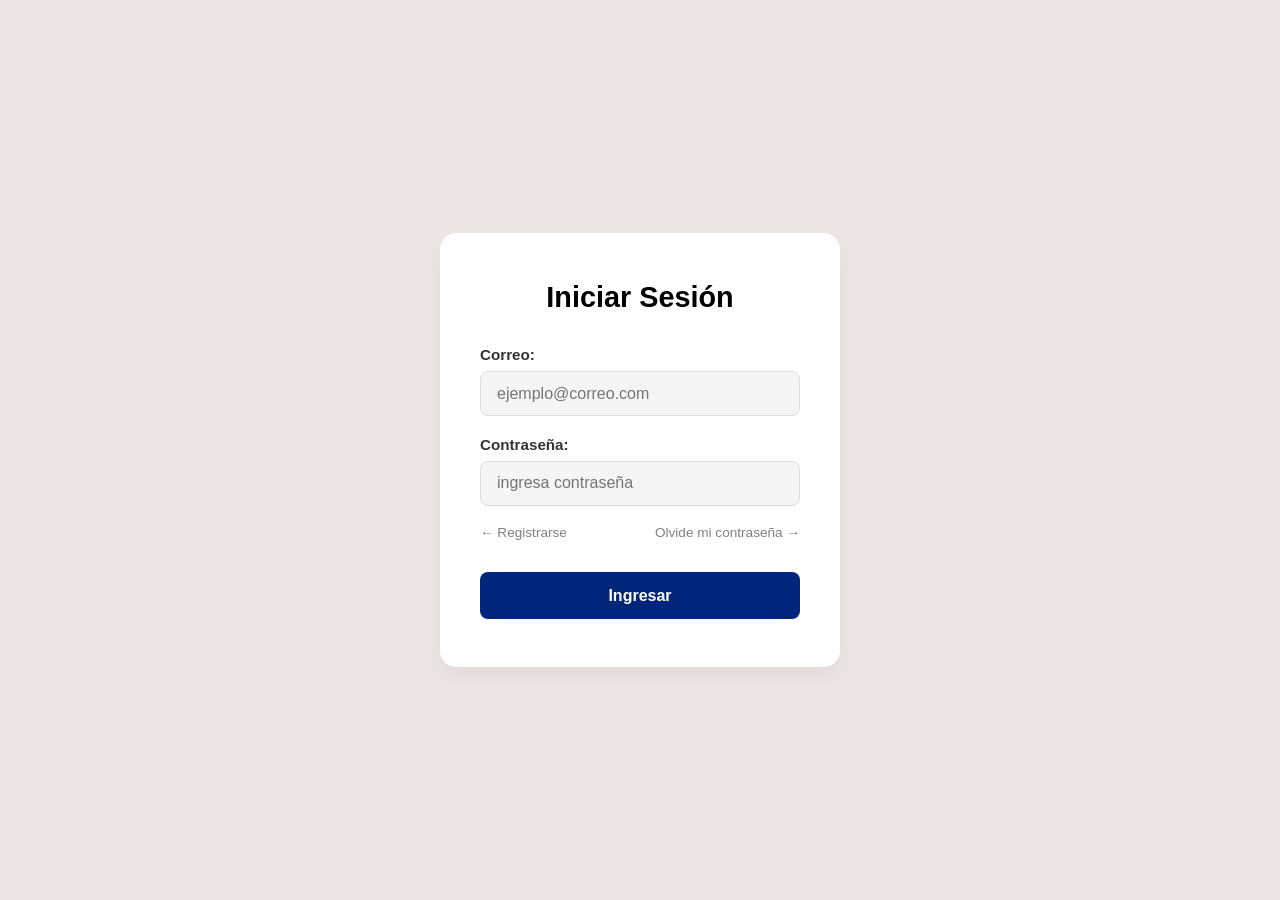
==== views/login.html @ 23451292 "first commit" ====
<!DOCTYPE html>
<html lang="es">
<head>
    <meta charset="UTF-8">
    <meta name="viewport" content="width=device-width, initial-scale=1.0">
    <title>Iniciar Sesión - Cuidate+</title>
    <link rel="stylesheet" href="../CSS/style.css">
    <link rel="stylesheet" href="../CSS/login.css">
</head>
<body>

    <main class="login-container">
        <div class="login-card">
            <h2 class="login-title">Iniciar Sesión</h2>

            <form action="../controllers/login.php" method="POST">
                <div class="form-group">
                    <label for="email">Correo:</label>
                    <input type="email" id="email" name="email" placeholder="ejemplo@correo.com" required>
                </div>

                <div class="form-group">
                    <label for="password">Contraseña:</label>
                    <input type="password" id="password" name="password" placeholder="ingresa contraseña" required>
                </div>

                <div class="links-row">
                    <a href="registro_paciente.html" class="link-nav">&larr; Registrarse</a>
                    <a href="olvide_contrasena.html" class="link-nav">Olvide mi contraseña &rarr;</a>
                </div>

                <button type="submit" class="btn-ingresar">Ingresar</button>
            </form>
        </div>
    </main>

</body>
</html>
---- CSS/style.css ----
/* ================== VARIABLES Y GLOBALES ================== */
:root {
    --azul-claro: #4AD5F9;
    --azul-fuerte: #00257A;
    --fondo: #EEE5E5;
    --cuadro-fondo: #F5F5F5;
    --cuadro-form: #FFFFFF;
    --texto-form: #808080;
    --texto-principal: #333;
    --verde: #28a745; /* Color para icono 'check' */
    --rojo: #dc3545;  /* Color para icono 'no' */
}

* {
    margin: 0;
    padding: 0;
    box-sizing: border-box;
}

body {
    font-family: Arial, sans-serif;
    background-color: var(--fondo);
    color: var(--texto-principal);
    min-height: 100vh;
    display: flex;
    flex-direction: column;
}

/* ================== NAVEGACIÓN ================== */
.navbar {
    background-color: var(--azul-fuerte);
    color: white;
    padding: 0.75rem 2rem;
    display: flex;
    justify-content: space-between;
    align-items: center;
}

.nav-left, .nav-right {
    display: flex;
    align-items: center;
    gap: 1.5rem;
}

.logo {
    display: flex;
    align-items: center;
    font-weight: bold;
    font-size: 1.25rem;
    gap: 0.5rem;
}

/* AGREGA ESTO */
.logo img {
    width: 50px;          /* Mismo ancho que el ícono anterior */
    height: 50px;         /* Mismo alto que el ícono anterior */
    border-radius: 100px;   /* Mantiene los bordes redondeados */
    object-fit: contain;  /* Asegura que tu logo no se deforme */
}

.nav-link {
    color: white;
    text-decoration: none;
    font-size: 0.9rem;
    font-weight: 500;
    padding: 0.5rem 0;
}

.nav-link.active {
    font-weight: bold;
    border-bottom: 2px solid var(--azul-claro);
}

.profile-icon svg {
    stroke: white;
}

/* ================== CONTENIDO PRINCIPAL ================== */
.container {
    max-width: 1000px;
    margin: 0 auto;
    padding: 2rem;
    flex-grow: 1; /* Hace que el main ocupe el espacio disponible */
}

.main-header {
    text-align: center;
    margin-bottom: 2rem;
}

.main-header h1 {
    font-size: 2rem;
    color: var(--texto-principal);
}

.main-header .date {
    font-size: 1rem;
    color: var(--texto-form);
    margin-top: 0.5rem;
}

.main-header h2 {
    font-size: 1.25rem;
    color: var(--texto-principal);
    margin-top: 1.5rem;
    font-weight: 600;
}



/* Colores de iconos */
.icon {
    font-size: 1.2rem;
    line-height: 1;
}
.icon-check { color: var(--verde); }
.icon-postpone { color: var(--azul-claro); }
.icon-no { color: var(--rojo); }


/* ================== FOOTER ================== */
.footer {
    background-color: var(--azul-fuerte);
    color: white;
    text-align: center;
    padding: 1rem;
    font-size: 0.9rem;
}


/* ================== RESPONSIVE DESIGN ================== */
@media (max-width: 768px) {
    .med-card {
        flex-direction: column;
    }

    .confirmation-box {
        width: 100%;
        border-left: none;
        border-top: 1px solid #ddd;
    }

    .med-header {
        flex-direction: column;
        align-items: flex-start;
    }

    .navbar {
        flex-direction: column;
        padding: 1rem;
        gap: 1rem;
    }

    .nav-left {
        width: 100%;
        justify-content: space-around;
    }
    .nav-right {
        width: 100%;
        justify-content: center;
        border-top: 1px solid #ffffff33;
        padding-top: 1rem;
    }
    .logo {
        display: none; /* Ocultar logo en móvil para más espacio */
    }
}
---- CSS/login.css ----
/* ================== LAYOUT LOGIN ================== */

/* Centrado vertical y horizontal */
.login-container {
    background-color: var(--fondo); /* Color EEE5E5 */
    min-height: 100vh;
    display: flex;
    justify-content: center;
    align-items: center;
    padding: 1rem;
}

/* Tarjeta Blanca */
.login-card {
    background-color: var(--cuadro-form); /* Color FFFFFF */
    width: 100%;
    max-width: 400px;
    padding: 3rem 2.5rem;
    border-radius: 16px;
    box-shadow: 0 10px 25px rgba(0, 0, 0, 0.05);
    text-align: center;
}

.login-title {
    font-size: 1.8rem;
    color: #000;
    margin-bottom: 2rem;
    font-weight: bold;
}

/* ================== FORMULARIO ================== */

.form-group {
    margin-bottom: 1.2rem;
    text-align: left;
}

.form-group label {
    display: block;
    font-weight: 600;
    margin-bottom: 0.5rem;
    color: var(--texto-principal);
    font-size: 0.95rem;
}

.form-group input {
    width: 100%;
    padding: 0.8rem 1rem;
    border: 1px solid #ddd;
    background-color: var(--cuadro-fondo); /* Color F5F5F5 */
    border-radius: 8px;
    font-size: 1rem;
    outline: none;
    color: #555;
    transition: border-color 0.3s;
}

.form-group input:focus {
    border-color: var(--azul-claro);
    background-color: #fff;
}

/* ================== ENLACES (Links Row) ================== */

/* Contenedor flex para separar los links a los extremos */
.links-row {
    display: flex;
    justify-content: space-between;
    align-items: center;
    margin-bottom: 2rem;
    margin-top: 0.5rem;
}

.link-nav {
    text-decoration: none;
    color: var(--texto-form); /* Color 808080 */
    font-size: 0.85rem;
    font-weight: 500;
    transition: color 0.2s;
}

.link-nav:hover {
    color: var(--azul-fuerte);
    text-decoration: underline;
}

/* ================== BOTÓN INGRESAR ================== */

.btn-ingresar {
    width: 100%;
    padding: 0.9rem;
    background-color: var(--azul-fuerte); /* Color 00257A */
    color: white;
    border: none;
    border-radius: 8px;
    font-size: 1rem;
    font-weight: bold;
    cursor: pointer;
    transition: background-color 0.3s, transform 0.2s;
}

.btn-ingresar:hover {
    background-color: #001a5c;
    transform: translateY(-2px);
}
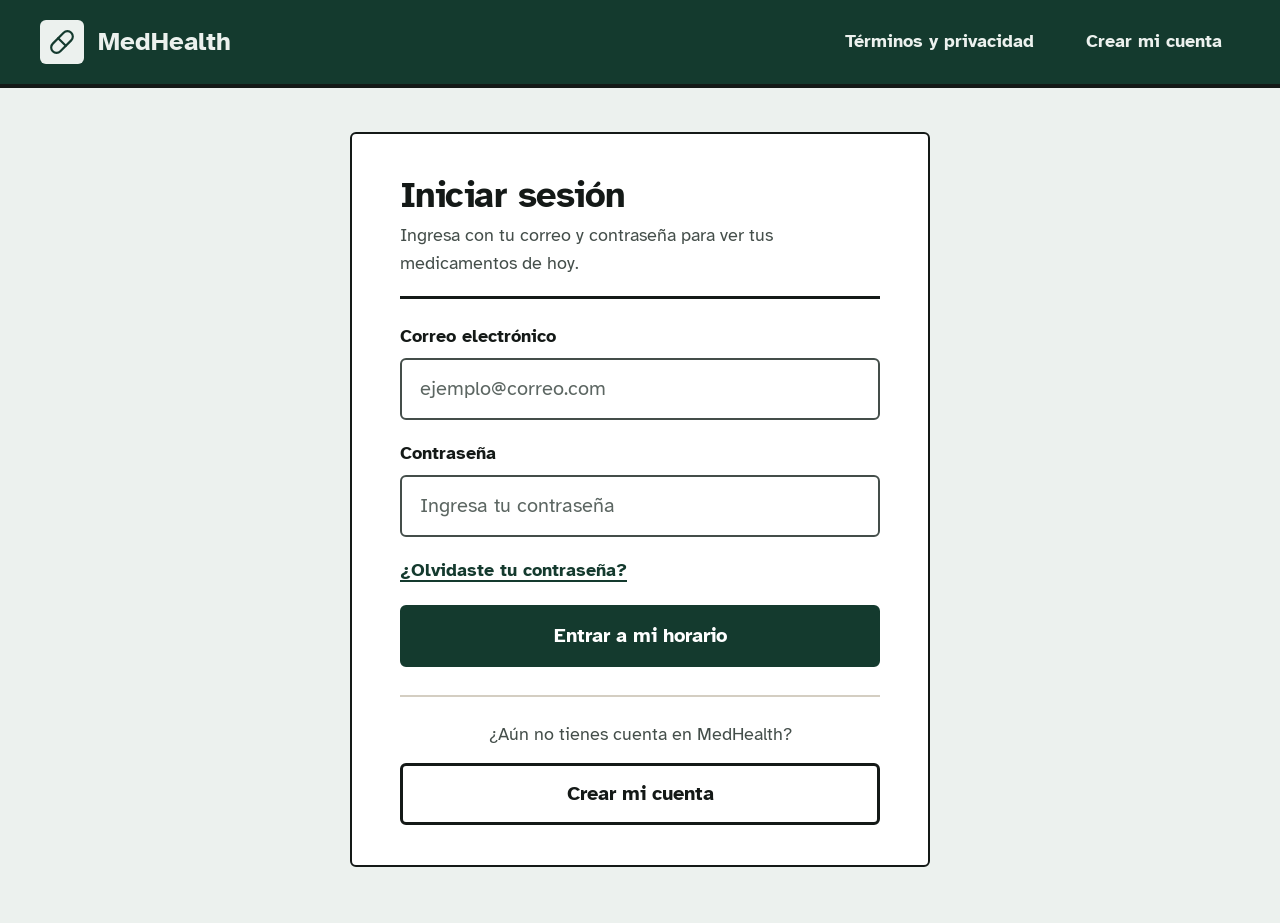
==== commit eaba4c2e: "Nuevo diseño de marca" ====
--- a/views/login.html
+++ b/views/login.html
@@ -3,36 +3,102 @@
 <head>
     <meta charset="UTF-8">
     <meta name="viewport" content="width=device-width, initial-scale=1.0">
-    <title>Iniciar Sesión - Cuidate+</title>
-    <link rel="stylesheet" href="../CSS/style.css">
-    <link rel="stylesheet" href="../CSS/login.css">
+    <title>Iniciar sesión - MedHealth</title>
+    <link rel="stylesheet" href="../assets/css/medhealth.css">
 </head>
 <body>
+    <div class="public-shell">
+        <header class="public-topbar">
+            <a href="../index.html" class="brand-link">
+                <span class="brand-badge">
+                    <svg xmlns="http://www.w3.org/2000/svg" width="26" height="26" viewBox="0 0 24 24" fill="none" stroke="currentColor" stroke-width="2" stroke-linecap="round" stroke-linejoin="round" aria-hidden="true"><path d="m10.5 20.5 10-10a4.95 4.95 0 1 0-7-7l-10 10a4.95 4.95 0 1 0 7 7Z"/><path d="m8.5 8.5 7 7"/></svg>
+                </span>
+                <span>MedHealth</span>
+            </a>
+            <nav class="topbar-actions" aria-label="Accesos públicos">
+                <a href="terminos.html" class="topbar-link">Términos y privacidad</a>
+                <a href="registro_paciente.html" class="topbar-link">Crear mi cuenta</a>
+            </nav>
+        </header>
 
-    <main class="login-container">
-        <div class="login-card">
-            <h2 class="login-title">Iniciar Sesión</h2>
-
-            <form action="../controllers/login.php" method="POST">
-                <div class="form-group">
-                    <label for="email">Correo:</label>
-                    <input type="email" id="email" name="email" placeholder="ejemplo@correo.com" required>
+        <main class="public-main">
+            <section class="tarjeta tarjeta-form tarjeta-560">
+                <div style="margin-bottom: 24px; padding-bottom: 18px; border-bottom: 3px solid var(--tinta);">
+                    <h1>Iniciar sesión</h1>
+                    <p class="cuerpo text-muted" style="margin-top: 6px;">Ingresa con tu correo y contraseña para ver tus medicamentos de hoy.</p>
                 </div>
 
-                <div class="form-group">
-                    <label for="password">Contraseña:</label>
-                    <input type="password" id="password" name="password" placeholder="ingresa contraseña" required>
+                <div id="login-aviso-error" class="aviso aviso-error" role="alert" aria-live="polite" style="margin-bottom: 20px;" hidden>
+                    <svg xmlns="http://www.w3.org/2000/svg" width="24" height="24" viewBox="0 0 24 24" fill="none" stroke="currentColor" stroke-width="2" stroke-linecap="round" stroke-linejoin="round" aria-hidden="true"><path d="m21.73 18-8-14a2 2 0 0 0-3.48 0l-8 14A2 2 0 0 0 4 21h16a2 2 0 0 0 1.73-3Z"/><line x1="12" x2="12" y1="9" y2="13"/><line x1="12" x2="12.01" y1="17" y2="17"/></svg>
+                    <span id="login-aviso-error-text"></span>
                 </div>
 
-                <div class="links-row">
-                    <a href="registro_paciente.html" class="link-nav">&larr; Registrarse</a>
-                    <a href="olvide_contrasena.html" class="link-nav">Olvide mi contraseña &rarr;</a>
+                <div id="login-aviso-ok" class="aviso aviso-exito" role="status" aria-live="polite" style="margin-bottom: 20px;" hidden>
+                    <svg xmlns="http://www.w3.org/2000/svg" width="24" height="24" viewBox="0 0 24 24" fill="none" stroke="currentColor" stroke-width="2" stroke-linecap="round" stroke-linejoin="round" aria-hidden="true"><polyline points="20 6 9 17 4 12"/></svg>
+                    <span id="login-aviso-ok-text"></span>
                 </div>
 
-                <button type="submit" class="btn-ingresar">Ingresar</button>
-            </form>
-        </div>
-    </main>
+                <form action="../controllers/login.php" method="POST" class="form-stack">
+                    <div class="campo" id="campo-email">
+                        <label for="email">Correo electrónico</label>
+                        <input type="email" id="email" name="email" placeholder="ejemplo@correo.com" required>
+                        <span id="email-error" class="mensaje-error" aria-live="polite"></span>
+                    </div>
 
+                    <div class="campo" id="campo-password">
+                        <label for="password">Contraseña</label>
+                        <input type="password" id="password" name="password" placeholder="Ingresa tu contraseña" required>
+                        <span id="password-error" class="mensaje-error" aria-live="polite"></span>
+                    </div>
+
+                    <div>
+                        <a href="olvide_contrasena.html" class="cuerpo-bold">¿Olvidaste tu contraseña?</a>
+                    </div>
+
+                    <button type="submit" class="btn btn-primario btn-block">Entrar a mi horario</button>
+                </form>
+
+                <div style="margin-top: 28px; padding-top: 24px; border-top: 2px solid var(--regla); text-align: center; display: flex; flex-direction: column; gap: 14px;">
+                    <p class="cuerpo text-muted">¿Aún no tienes cuenta en MedHealth?</p>
+                    <a href="registro_paciente.html" class="btn btn-secundario btn-block">Crear mi cuenta</a>
+                </div>
+            </section>
+        </main>
+    </div>
+
+    <script>
+    (function () {
+        var params = new URLSearchParams(window.location.search);
+        var error = params.get('error');
+        var rec = params.get('recuperacion');
+
+        if (rec === 'enviada') {
+            var okBox = document.getElementById('login-aviso-ok');
+            var okText = document.getElementById('login-aviso-ok-text');
+            okText.textContent = 'Si tu correo está registrado, se registró tu solicitud de recuperación.';
+            okBox.hidden = false;
+        }
+
+        if (!error) return;
+        var errBox = document.getElementById('login-aviso-error');
+        var errText = document.getElementById('login-aviso-error-text');
+
+        if (error === 'no_registrado') {
+            var msgEmail = 'Este correo no está registrado en MedHealth.';
+            errText.textContent = msgEmail;
+            errBox.hidden = false;
+            document.getElementById('email-error').textContent = msgEmail;
+            document.getElementById('campo-email').classList.add('campo-error');
+            document.getElementById('email').setAttribute('aria-invalid', 'true');
+        } else if (error === 'credenciales') {
+            var msgPass = 'La contraseña ingresada es incorrecta. Inténtalo de nuevo.';
+            errText.textContent = msgPass;
+            errBox.hidden = false;
+            document.getElementById('password-error').textContent = msgPass;
+            document.getElementById('campo-password').classList.add('campo-error');
+            document.getElementById('password').setAttribute('aria-invalid', 'true');
+        }
+    })();
+    </script>
 </body>
 </html>
--- a/assets/css/medhealth.css
+++ b/assets/css/medhealth.css
@@ -0,0 +1,1572 @@
+@import url('https://fonts.googleapis.com/css2?family=Atkinson+Hyperlegible:wght@400;700&display=swap');
+
+:root {
+  /* Paleta Lectura Facil Suiza — MedHealth */
+  --papel: #ECF1EE;
+  --hoja: #FFFFFF;
+  --bosque-900: #0E2B22;
+  --bosque-800: #143A2E;
+  --bosque-700: #1D5040;
+  --bosque-100: #E3EDE8;
+  --tinta: #141917;
+  --tinta-2: #444E4A;
+  --regla: #D4CEC2;
+  --regla-fuerte: #141917;
+
+  --confirmado: #1B6B46;
+  --confirmado-700: #134E33;
+  --confirmado-50: #E1F2E9;
+
+  --pendiente: #B06A0C;
+  --pendiente-700: #7B4905;
+  --pendiente-50: #FFFBF0;
+
+  --error-600: #B83227;
+  --error-700: #91241B;
+  --error-50: #FCECEB;
+
+  /* Compatibilidad con variables usadas en vistas existentes */
+  --primario-600: var(--bosque-800);
+  --primario-700: var(--bosque-900);
+  --secundario-500: var(--pendiente);
+  --secundario-200: var(--bosque-100);
+  --secundario-50: var(--papel);
+  --acento-500: var(--confirmado);
+  --acento-700: var(--confirmado-700);
+  --acento-50: var(--confirmado-50);
+  --fondo: var(--hoja);
+  --texto: var(--tinta);
+  --texto-2: var(--tinta-2);
+  --borde: var(--regla);
+  --alerta-500: var(--pendiente);
+  --alerta-50: var(--pendiente-50);
+  --alerta-700: var(--pendiente-700);
+
+  --sp-1: 4px;
+  --sp-2: 8px;
+  --sp-3: 12px;
+  --sp-4: 16px;
+  --sp-5: 20px;
+  --sp-6: 24px;
+  --sp-8: 32px;
+  --sp-10: 40px;
+  --sp-12: 48px;
+  --sp-14: 56px;
+
+  --radius-btn: 6px;
+  --radius-input: 6px;
+  --radius-card-sm: 6px;
+  --radius-card-lg: 6px;
+  --radius-pill: 4px;
+}
+
+*,
+*::before,
+*::after {
+  box-sizing: border-box;
+  margin: 0;
+  padding: 0;
+}
+
+html {
+  scroll-behavior: smooth;
+  scrollbar-color: var(--bosque-800) var(--papel);
+}
+
+::selection {
+  background-color: var(--bosque-800);
+  color: var(--papel);
+}
+
+body {
+  font-family: "Atkinson Hyperlegible", system-ui, -apple-system, sans-serif;
+  background-color: var(--papel);
+  color: var(--tinta);
+  font-size: 1.125rem;
+  line-height: 1.625rem;
+  font-weight: 400;
+  min-height: 100vh;
+  caret-color: var(--bosque-800);
+}
+
+a {
+  color: var(--bosque-800);
+  text-underline-offset: 4px;
+  text-decoration-thickness: 2px;
+}
+
+a:hover {
+  color: var(--bosque-900);
+}
+
+/* ================== TIPOGRAFIA ================== */
+.text-display {
+  font-size: 2.75rem;
+  line-height: 1.12;
+  letter-spacing: -0.02em;
+  font-weight: 700;
+  color: var(--tinta);
+  text-wrap: balance;
+}
+
+h1,
+.text-h1 {
+  font-size: 2.25rem;
+  line-height: 1.18;
+  letter-spacing: -0.015em;
+  font-weight: 700;
+  color: var(--tinta);
+  text-wrap: balance;
+}
+
+h2,
+.text-h2 {
+  font-size: 1.625rem;
+  line-height: 1.3;
+  font-weight: 700;
+  color: var(--tinta);
+}
+
+.cuerpo-grande {
+  font-size: 1.375rem;
+  line-height: 1.5;
+  font-weight: 400;
+}
+
+.cuerpo-grande-bold {
+  font-size: 1.375rem;
+  line-height: 1.45;
+  font-weight: 700;
+}
+
+.cuerpo {
+  font-size: 1.125rem;
+  line-height: 1.55;
+  font-weight: 400;
+}
+
+.cuerpo-bold {
+  font-size: 1.125rem;
+  line-height: 1.55;
+  font-weight: 700;
+}
+
+.etiqueta {
+  font-size: 1rem;
+  line-height: 1.35;
+  font-weight: 700;
+}
+
+.text-muted {
+  color: var(--tinta-2);
+}
+
+.tabular {
+  font-variant-numeric: tabular-nums;
+}
+
+/* ================== UTILIDADES DE FOCO ================== */
+:focus-visible {
+  outline: 3px solid var(--pendiente);
+  outline-offset: 3px;
+}
+
+/* ================== BOTONES ================== */
+.btn {
+  display: inline-flex;
+  align-items: center;
+  justify-content: center;
+  gap: 10px;
+  min-height: 58px;
+  padding: 14px 26px;
+  border-radius: var(--radius-btn);
+  font-family: inherit;
+  font-size: 1.25rem;
+  line-height: 1.4;
+  font-weight: 700;
+  text-decoration: none;
+  cursor: pointer;
+  border: 3px solid transparent;
+  transition: background-color 0.14s ease, border-color 0.14s ease, color 0.14s ease;
+  text-align: center;
+}
+
+.btn svg {
+  flex-shrink: 0;
+}
+
+.btn-block {
+  width: 100%;
+}
+
+.btn-primario {
+  background-color: var(--bosque-800);
+  color: var(--hoja);
+  border-color: var(--bosque-800);
+}
+
+.btn-primario:hover {
+  background-color: var(--bosque-900);
+  border-color: var(--bosque-900);
+  color: var(--hoja);
+}
+
+.btn-secundario {
+  background-color: var(--hoja);
+  color: var(--tinta);
+  border-color: var(--tinta);
+}
+
+.btn-secundario:hover {
+  background-color: var(--papel);
+  color: var(--bosque-900);
+  border-color: var(--bosque-900);
+}
+
+.btn-confirmar {
+  background-color: var(--confirmado);
+  color: var(--hoja);
+  border-color: var(--confirmado);
+  font-size: 1.25rem;
+  font-weight: 700;
+}
+
+.btn-confirmar:hover {
+  background-color: var(--confirmado-700);
+  border-color: var(--confirmado-700);
+  color: var(--hoja);
+}
+
+.btn-peligro {
+  background-color: var(--error-600);
+  color: var(--hoja);
+  border-color: var(--error-600);
+}
+
+.btn-peligro:hover {
+  background-color: var(--error-700);
+  border-color: var(--error-700);
+  color: var(--hoja);
+}
+
+.btn-peligro-contorno {
+  background-color: var(--hoja);
+  color: var(--error-600);
+  border-color: var(--error-600);
+}
+
+.btn-peligro-contorno:hover {
+  background-color: var(--error-50);
+  color: var(--error-700);
+  border-color: var(--error-700);
+}
+
+.btn[disabled],
+.btn:disabled {
+  opacity: 0.55;
+  cursor: not-allowed;
+}
+
+/* ================== CAMPOS DE FORMULARIO ================== */
+.campo {
+  display: flex;
+  flex-direction: column;
+  gap: 8px;
+  text-align: left;
+}
+
+.campo label {
+  font-size: 1.125rem;
+  line-height: 1.5;
+  font-weight: 700;
+  color: var(--tinta);
+}
+
+.campo-control,
+.campo input[type="text"],
+.campo input[type="email"],
+.campo input[type="password"],
+.campo input[type="tel"],
+.campo input[type="number"],
+.campo input[type="time"],
+.campo select,
+.campo textarea {
+  width: 100%;
+  min-height: 60px;
+  padding: 14px 18px;
+  border: 2px solid var(--tinta-2);
+  border-radius: var(--radius-input);
+  background-color: var(--hoja);
+  color: var(--tinta);
+  font-family: inherit;
+  font-size: 1.25rem;
+  line-height: 1.5;
+  font-weight: 400;
+  transition: border-color 0.14s ease, background-color 0.14s ease;
+}
+
+.campo input[readonly] {
+  background-color: var(--papel);
+  border-color: var(--regla);
+  color: var(--tinta);
+}
+
+.campo input::placeholder,
+.campo textarea::placeholder {
+  color: #5C6662;
+  opacity: 1;
+}
+
+.campo input:focus,
+.campo select:focus,
+.campo textarea:focus {
+  border-color: var(--bosque-800);
+  outline: 3px solid var(--pendiente);
+  outline-offset: 2px;
+}
+
+.campo textarea {
+  min-height: 128px;
+  resize: vertical;
+  padding-top: 16px;
+  padding-bottom: 16px;
+}
+
+.select-wrapper {
+  position: relative;
+  display: flex;
+  align-items: center;
+}
+
+.select-wrapper select {
+  appearance: none;
+  -webkit-appearance: none;
+  padding-right: 52px;
+  cursor: pointer;
+}
+
+.select-chevron {
+  position: absolute;
+  right: 18px;
+  pointer-events: none;
+  color: var(--tinta);
+  display: inline-flex;
+  align-items: center;
+}
+
+.campo-split {
+  display: grid;
+  grid-template-columns: minmax(0, 1fr) minmax(0, 1.5fr);
+  gap: 12px;
+}
+
+.campo-ayuda {
+  font-size: 1.125rem;
+  line-height: 1.5;
+  color: var(--tinta-2);
+}
+
+.campo-error input,
+.campo-error select,
+.campo-error textarea,
+.input-invalido {
+  border-color: var(--error-600) !important;
+  background-color: var(--error-50);
+}
+
+.mensaje-error {
+  display: flex;
+  align-items: center;
+  gap: 8px;
+  color: var(--error-600);
+  font-size: 1.125rem;
+  line-height: 1.45;
+  font-weight: 700;
+}
+
+.mensaje-error:empty {
+  display: none;
+}
+
+.checkbox-campo {
+  display: flex;
+  align-items: flex-start;
+  gap: 14px;
+  cursor: pointer;
+  font-size: 1.125rem;
+  line-height: 1.55;
+  color: var(--tinta);
+}
+
+.checkbox-campo input[type="checkbox"] {
+  width: 28px;
+  height: 28px;
+  min-width: 28px;
+  margin-top: 2px;
+  accent-color: var(--bosque-800);
+  cursor: pointer;
+}
+
+/* ================== CHIPS DE ESTADO Y BANNERS ================== */
+.chip {
+  display: inline-flex;
+  align-items: center;
+  gap: 8px;
+  padding: 8px 14px;
+  border-radius: var(--radius-pill);
+  border: 2px solid transparent;
+  font-size: 1rem;
+  line-height: 1.3;
+  font-weight: 700;
+  white-space: nowrap;
+}
+
+.chip-exito {
+  background-color: var(--confirmado-50);
+  border-color: var(--confirmado);
+  color: var(--confirmado-700);
+}
+
+.chip-error {
+  background-color: var(--error-50);
+  border-color: var(--error-600);
+  color: var(--error-700);
+}
+
+.chip-alerta {
+  background-color: var(--pendiente-50);
+  border-color: var(--pendiente);
+  color: var(--pendiente-700);
+}
+
+.chip-info {
+  background-color: var(--bosque-100);
+  border-color: var(--bosque-800);
+  color: var(--bosque-900);
+}
+
+.aviso {
+  display: flex;
+  align-items: center;
+  gap: 14px;
+  padding: 16px 20px;
+  border-radius: var(--radius-btn);
+  border: 2px solid transparent;
+  font-size: 1.125rem;
+  line-height: 1.55;
+  font-weight: 700;
+}
+
+.aviso svg {
+  flex-shrink: 0;
+}
+
+.aviso-exito {
+  background-color: var(--confirmado-50);
+  border-color: var(--confirmado);
+  color: var(--confirmado-700);
+}
+
+.aviso-error {
+  background-color: var(--error-50);
+  border-color: var(--error-600);
+  color: var(--error-700);
+}
+
+.aviso-alerta {
+  background-color: var(--pendiente-50);
+  border-color: var(--pendiente);
+  color: var(--pendiente-700);
+}
+
+.aviso-info {
+  background-color: var(--bosque-100);
+  border-color: var(--bosque-800);
+  color: var(--bosque-900);
+}
+
+.aviso:empty,
+[hidden],
+.aviso[hidden] {
+  display: none !important;
+}
+
+/* ================== HOJAS Y CONTENEDORES ================== */
+.tarjeta {
+  background-color: var(--hoja);
+  border: 2px solid var(--regla);
+  border-radius: var(--radius-card-lg);
+  padding: 32px;
+}
+
+.tarjeta-form {
+  padding: 40px 48px;
+  border-color: var(--tinta);
+}
+
+.tarjeta-560 {
+  width: 100%;
+  max-width: 580px;
+}
+
+.tarjeta-900 {
+  width: 100%;
+  max-width: 900px;
+}
+
+.tarjeta-960 {
+  width: 100%;
+  max-width: 960px;
+}
+
+.tarjeta-440 {
+  width: 100%;
+  max-width: 460px;
+}
+
+.tarjeta-tomada {
+  background-color: var(--confirmado-50);
+  border-color: var(--confirmado);
+}
+
+/* ================== TABLAS ================== */
+.tabla-contenedor {
+  background-color: var(--hoja);
+  border: 2px solid var(--tinta);
+  border-radius: var(--radius-card-lg);
+  overflow: hidden;
+  width: 100%;
+}
+
+.tabla-scroll {
+  overflow-x: auto;
+  width: 100%;
+}
+
+.tabla {
+  width: 100%;
+  border-collapse: collapse;
+  text-align: left;
+  font-variant-numeric: tabular-nums;
+}
+
+.tabla thead {
+  background-color: var(--bosque-800);
+}
+
+.tabla thead th {
+  height: 54px;
+  padding: 14px 22px;
+  font-size: 1rem;
+  line-height: 1.35;
+  font-weight: 700;
+  text-transform: uppercase;
+  letter-spacing: 0.05em;
+  color: var(--papel);
+  border-bottom: 3px solid var(--tinta);
+}
+
+.tabla tbody tr {
+  min-height: 74px;
+}
+
+.tabla tbody tr:nth-child(even) {
+  background-color: #FAF8F4;
+}
+
+.tabla tbody td {
+  padding: 18px 22px;
+  border-bottom: 2px solid var(--regla);
+  font-size: 1.125rem;
+  line-height: 1.5;
+  color: var(--tinta);
+  vertical-align: middle;
+}
+
+.tabla tbody tr:last-child td {
+  border-bottom: none;
+}
+
+/* ================== LAYOUT PUBLICO (W1-W7) ================== */
+.public-shell {
+  min-height: 100vh;
+  display: flex;
+  flex-direction: column;
+  background-color: var(--papel);
+}
+
+.public-topbar {
+  min-height: 88px;
+  background-color: var(--bosque-800);
+  border-bottom: 4px solid var(--tinta);
+  padding: 14px 40px;
+  display: flex;
+  align-items: center;
+  justify-content: space-between;
+  gap: 24px;
+}
+
+.brand-link {
+  display: inline-flex;
+  align-items: center;
+  gap: 14px;
+  text-decoration: none;
+  color: var(--papel);
+  font-size: 1.625rem;
+  line-height: 1.2;
+  font-weight: 700;
+}
+
+.brand-link:hover {
+  color: var(--hoja);
+}
+
+.brand-badge {
+  width: 44px;
+  height: 44px;
+  border-radius: 6px;
+  background-color: var(--papel);
+  color: var(--bosque-800);
+  display: inline-flex;
+  align-items: center;
+  justify-content: center;
+  flex-shrink: 0;
+}
+
+.topbar-actions {
+  display: flex;
+  align-items: center;
+  gap: 16px;
+  flex-wrap: wrap;
+}
+
+.topbar-link {
+  font-size: 1.125rem;
+  line-height: 1.4;
+  font-weight: 700;
+  color: var(--papel);
+  text-decoration: none;
+  padding: 12px 16px;
+  border-radius: var(--radius-btn);
+  border: 2px solid transparent;
+}
+
+.topbar-link:hover {
+  background-color: var(--bosque-900);
+  border-color: rgba(244, 241, 234, 0.35);
+  color: var(--hoja);
+  text-decoration: none;
+}
+
+.public-main {
+  flex: 1;
+  display: flex;
+  flex-direction: column;
+  align-items: center;
+  justify-content: center;
+  padding: 44px 40px 56px;
+  gap: 56px;
+}
+
+.hero-grid {
+  width: 100%;
+  max-width: 1280px;
+  display: grid;
+  grid-template-columns: 0.94fr 1.06fr;
+  gap: 44px;
+  align-items: center;
+}
+
+.hero-copy {
+  display: flex;
+  flex-direction: column;
+  gap: 22px;
+}
+
+.hero-actions {
+  display: flex;
+  flex-wrap: wrap;
+  gap: 14px;
+  margin-top: 6px;
+}
+
+.trust-rules {
+  margin-top: 8px;
+  border-top: 3px solid var(--tinta);
+  display: flex;
+  flex-direction: column;
+}
+
+.trust-rule-item {
+  display: flex;
+  align-items: baseline;
+  gap: 14px;
+  padding: 14px 0;
+  border-bottom: 1px solid var(--regla);
+  font-size: 1.125rem;
+  color: var(--tinta);
+}
+
+.trust-rule-item strong {
+  color: var(--bosque-800);
+  min-width: 152px;
+  flex-shrink: 0;
+}
+
+/* Vista previa impresa del horario en portada */
+.schedule-preview {
+  background-color: var(--hoja);
+  border: 3px solid var(--tinta);
+  border-radius: 6px;
+  overflow: hidden;
+}
+
+.schedule-preview-bar {
+  background-color: var(--bosque-800);
+  color: var(--papel);
+  padding: 18px 24px;
+  display: flex;
+  justify-content: space-between;
+  align-items: center;
+  gap: 12px;
+}
+
+.schedule-preview-bar strong {
+  font-size: 1.25rem;
+}
+
+.schedule-preview-bar span {
+  font-size: 1rem;
+  color: #CFE0D8;
+  font-weight: 700;
+}
+
+.schedule-preview-row {
+  display: grid;
+  grid-template-columns: 96px 1fr auto;
+  align-items: center;
+  gap: 18px;
+  padding: 20px 24px;
+  border-bottom: 2px solid var(--tinta);
+}
+
+.schedule-preview-row:last-child {
+  border-bottom: none;
+}
+
+.schedule-preview-row.is-due {
+  background-color: var(--pendiente-50);
+}
+
+.preview-hour {
+  font-size: 1.875rem;
+  font-weight: 700;
+  font-variant-numeric: tabular-nums;
+  color: var(--tinta);
+}
+
+.preview-med {
+  font-size: 1.25rem;
+  font-weight: 700;
+  color: var(--tinta);
+}
+
+.preview-meta {
+  font-size: 1.0625rem;
+  color: var(--tinta-2);
+}
+
+.preview-actions {
+  display: flex;
+  gap: 8px;
+  flex-wrap: wrap;
+}
+
+.preview-pill {
+  display: inline-flex;
+  align-items: center;
+  gap: 6px;
+  padding: 8px 14px;
+  border-radius: 4px;
+  font-size: 1rem;
+  font-weight: 700;
+}
+
+.preview-pill-ok {
+  background-color: var(--confirmado-50);
+  border: 2px solid var(--confirmado);
+  color: var(--confirmado-700);
+}
+
+.preview-pill-act {
+  background-color: var(--confirmado);
+  color: var(--hoja);
+}
+
+.preview-pill-sec {
+  background-color: var(--hoja);
+  border: 2px solid var(--tinta);
+  color: var(--tinta);
+}
+
+/* Banda inferior de pasos en portada */
+.how-band {
+  width: 100%;
+  max-width: 1280px;
+  border-top: 4px solid var(--tinta);
+  padding-top: 32px;
+  display: grid;
+  grid-template-columns: repeat(3, minmax(0, 1fr));
+  gap: 32px;
+}
+
+.how-step {
+  display: flex;
+  flex-direction: column;
+  gap: 10px;
+}
+
+.how-step-num {
+  font-size: 1rem;
+  font-weight: 700;
+  color: var(--bosque-800);
+  text-transform: uppercase;
+  letter-spacing: 0.05em;
+}
+
+.public-footer {
+  width: 100%;
+  border-top: 2px solid var(--regla);
+  padding: 24px 40px;
+  display: flex;
+  justify-content: space-between;
+  align-items: center;
+  flex-wrap: wrap;
+  gap: 16px;
+  font-size: 1rem;
+  color: var(--tinta-2);
+}
+
+.icon-circle {
+  border-radius: 6px;
+  display: inline-flex;
+  align-items: center;
+  justify-content: center;
+  flex-shrink: 0;
+}
+
+.icon-circle-64 {
+  width: 56px;
+  height: 56px;
+  background-color: var(--bosque-100);
+  color: var(--bosque-800);
+  border: 2px solid var(--bosque-800);
+}
+
+.icon-circle-80 {
+  width: 72px;
+  height: 72px;
+  background-color: var(--bosque-100);
+  color: var(--bosque-800);
+  border: 2px solid var(--bosque-800);
+}
+
+.icon-halo-exito {
+  width: 112px;
+  height: 112px;
+  border-radius: 6px;
+  background-color: var(--confirmado-50);
+  border: 3px solid var(--confirmado);
+  display: inline-flex;
+  align-items: center;
+  justify-content: center;
+  margin: 0 auto 24px;
+}
+
+.icon-circle-116 {
+  width: 84px;
+  height: 84px;
+  border-radius: 6px;
+  background-color: var(--confirmado);
+  color: var(--hoja);
+  display: inline-flex;
+  align-items: center;
+  justify-content: center;
+}
+
+.icon-halo-alerta {
+  width: 112px;
+  height: 112px;
+  border-radius: 6px;
+  background-color: var(--pendiente-50);
+  border: 3px solid var(--pendiente);
+  color: var(--pendiente-700);
+  display: inline-flex;
+  align-items: center;
+  justify-content: center;
+  margin: 0 auto 24px;
+}
+
+.form-grid-2 {
+  display: grid;
+  grid-template-columns: repeat(2, minmax(0, 1fr));
+  gap: 20px 24px;
+}
+
+.col-span-2 {
+  grid-column: 1 / -1;
+}
+
+.form-stack {
+  display: flex;
+  flex-direction: column;
+  gap: 20px;
+}
+
+.form-actions-row {
+  display: flex;
+  flex-wrap: wrap;
+  gap: 14px;
+  margin-top: 8px;
+}
+
+.form-actions-row .btn {
+  flex: 1;
+  min-width: 180px;
+}
+
+.cards-pair {
+  display: flex;
+  flex-wrap: wrap;
+  justify-content: center;
+  gap: 24px;
+  width: 100%;
+  max-width: 920px;
+  margin-top: 28px;
+}
+
+.choice-card {
+  display: flex;
+  flex-direction: column;
+  justify-content: space-between;
+  gap: 24px;
+  text-align: center;
+}
+
+/* ================== LAYOUT PACIENTE CON BARRA LATERAL (P1-P15) ================== */
+.app-shell {
+  min-height: 100vh;
+  display: flex;
+  background-color: var(--papel);
+}
+
+.sidebar {
+  width: 272px;
+  flex-shrink: 0;
+  background-color: var(--bosque-800);
+  color: var(--papel);
+  padding: 28px 20px;
+  display: flex;
+  flex-direction: column;
+  justify-content: space-between;
+  gap: 24px;
+  border-right: 4px solid var(--tinta);
+}
+
+.sidebar-top {
+  display: flex;
+  flex-direction: column;
+  gap: 28px;
+}
+
+.sidebar-logo {
+  display: flex;
+  align-items: center;
+  gap: 14px;
+  padding: 4px 12px 22px;
+  border-bottom: 2px solid rgba(244, 241, 234, 0.22);
+  text-decoration: none;
+  color: var(--papel);
+  font-size: 1.625rem;
+  line-height: 1.15;
+  font-weight: 700;
+}
+
+.sidebar-logo small {
+  display: block;
+  font-size: 0.9375rem;
+  font-weight: 400;
+  color: #C2D9CE;
+  margin-top: 2px;
+}
+
+.sidebar-logo-badge {
+  width: 44px;
+  height: 44px;
+  border-radius: 6px;
+  background-color: var(--papel);
+  color: var(--bosque-800);
+  display: inline-flex;
+  align-items: center;
+  justify-content: center;
+  flex-shrink: 0;
+}
+
+.sidebar-nav {
+  display: flex;
+  flex-direction: column;
+  gap: 6px;
+}
+
+.sidebar-item {
+  display: flex;
+  align-items: center;
+  gap: 14px;
+  min-height: 58px;
+  padding: 12px 16px;
+  border-radius: var(--radius-btn);
+  text-decoration: none;
+  color: #DDE8E2;
+  font-size: 1.25rem;
+  line-height: 1.35;
+  font-weight: 700;
+  transition: background-color 0.14s ease, color 0.14s ease;
+}
+
+.sidebar-item:hover {
+  background-color: var(--bosque-900);
+  color: var(--hoja);
+}
+
+.sidebar-item.active {
+  background-color: var(--papel);
+  color: var(--bosque-800);
+}
+
+.sidebar-footer {
+  border-top: 2px solid rgba(244, 241, 234, 0.22);
+  padding-top: 20px;
+  display: flex;
+  flex-direction: column;
+  gap: 10px;
+}
+
+.sidebar-user-label {
+  padding: 0 14px;
+  font-size: 0.9375rem;
+  color: #C2D9CE;
+  font-weight: 700;
+}
+
+.sidebar-user {
+  padding: 0 14px;
+  font-size: 1.125rem;
+  line-height: 1.4;
+  font-weight: 700;
+  color: var(--hoja);
+  word-break: break-word;
+}
+
+.sidebar-logout {
+  display: flex;
+  align-items: center;
+  gap: 12px;
+  min-height: 54px;
+  padding: 12px 14px;
+  border-radius: var(--radius-btn);
+  color: var(--papel);
+  text-decoration: none;
+  font-size: 1.125rem;
+  line-height: 1.4;
+  font-weight: 700;
+  border: 2px solid rgba(244, 241, 234, 0.28);
+  margin-top: 4px;
+}
+
+.sidebar-logout:hover {
+  background-color: var(--bosque-900);
+  border-color: var(--papel);
+  color: var(--hoja);
+}
+
+.app-main {
+  flex: 1;
+  min-width: 0;
+  padding: 40px 48px 56px;
+  display: flex;
+  flex-direction: column;
+  gap: 28px;
+}
+
+.page-header {
+  display: flex;
+  align-items: flex-end;
+  justify-content: space-between;
+  flex-wrap: wrap;
+  gap: 20px;
+  padding-bottom: 22px;
+  border-bottom: 4px solid var(--tinta);
+}
+
+.page-header-text {
+  display: flex;
+  flex-direction: column;
+  gap: 6px;
+}
+
+/* ================== PANTALLA HOY — HORARIO SUIZO (P1) ================== */
+.day-summary-ledger {
+  display: grid;
+  grid-template-columns: repeat(3, minmax(0, 1fr));
+  gap: 18px;
+}
+
+.ledger-cell {
+  background-color: var(--hoja);
+  border: 2px solid var(--regla);
+  border-radius: 6px;
+  padding: 16px 22px;
+  display: flex;
+  justify-content: space-between;
+  align-items: baseline;
+  gap: 12px;
+}
+
+.ledger-cell span {
+  font-size: 1.125rem;
+  font-weight: 700;
+  color: var(--tinta-2);
+}
+
+.ledger-cell strong {
+  font-size: 2rem;
+  line-height: 1;
+  font-variant-numeric: tabular-nums;
+  color: var(--tinta);
+}
+
+.ledger-cell.is-ok strong {
+  color: var(--confirmado-700);
+}
+
+.ledger-cell.is-pending strong {
+  color: var(--pendiente-700);
+}
+
+.timetable-list {
+  display: flex;
+  flex-direction: column;
+  border-top: 3px solid var(--tinta);
+}
+
+.timetable-row {
+  display: grid;
+  grid-template-columns: 148px minmax(0, 1fr) 440px;
+  align-items: center;
+  gap: 28px;
+  padding: 26px 20px;
+  border-bottom: 3px solid var(--tinta);
+  background-color: transparent;
+}
+
+.timetable-row.is-due {
+  background-color: var(--pendiente-50);
+  border: 2px solid var(--pendiente);
+  border-bottom-width: 3px;
+  margin: 10px 0;
+  border-radius: 6px;
+}
+
+.timetable-row.is-done {
+  background-color: #E2EAE5;
+}
+
+.timetable-hour {
+  font-size: 2.5rem;
+  line-height: 1;
+  font-weight: 700;
+  font-variant-numeric: tabular-nums;
+  letter-spacing: -0.02em;
+  color: var(--tinta);
+}
+
+.timetable-row.is-done .timetable-hour {
+  color: var(--tinta-2);
+}
+
+.timetable-hour-empty {
+  font-size: 1.25rem;
+  color: var(--tinta-2);
+  font-weight: 700;
+}
+
+.timetable-info {
+  display: flex;
+  flex-direction: column;
+  gap: 6px;
+  min-width: 0;
+}
+
+.timetable-med-title {
+  font-size: 1.5rem;
+  line-height: 1.25;
+  font-weight: 700;
+  color: var(--tinta);
+}
+
+.timetable-actions {
+  display: flex;
+  flex-wrap: wrap;
+  justify-content: flex-end;
+  align-items: center;
+  gap: 10px;
+}
+
+.timetable-actions .btn {
+  min-height: 56px;
+  padding: 12px 18px;
+  font-size: 1.125rem;
+}
+
+.med-day-list {
+  display: flex;
+  flex-direction: column;
+  gap: 18px;
+}
+
+.med-day-card {
+  display: flex;
+  align-items: center;
+  justify-content: space-between;
+  gap: 24px;
+  flex-wrap: wrap;
+}
+
+.med-day-left {
+  display: flex;
+  align-items: center;
+  gap: 20px;
+  flex: 1;
+  min-width: 280px;
+}
+
+.med-day-meta {
+  display: flex;
+  flex-direction: column;
+  gap: 6px;
+}
+
+.med-time-row {
+  display: inline-flex;
+  align-items: center;
+  gap: 8px;
+  font-size: 1.125rem;
+  line-height: 1.5;
+  font-weight: 700;
+  color: var(--bosque-800);
+  font-variant-numeric: tabular-nums;
+}
+
+.med-day-actions {
+  display: flex;
+  flex-wrap: wrap;
+  gap: 12px;
+  align-items: center;
+}
+
+/* ================== MIS MEDICAMENTOS (P5) ================== */
+.meds-grid-2 {
+  display: grid;
+  grid-template-columns: repeat(2, minmax(0, 1fr));
+  gap: 24px;
+}
+
+.med-catalog-card {
+  display: flex;
+  flex-direction: column;
+  justify-content: space-between;
+  gap: 20px;
+  border-color: var(--tinta);
+}
+
+.med-catalog-head {
+  display: flex;
+  align-items: flex-start;
+  gap: 16px;
+}
+
+.progreso-bloque {
+  display: flex;
+  flex-direction: column;
+  gap: 8px;
+}
+
+.progreso-pista {
+  width: 100%;
+  height: 14px;
+  background-color: var(--regla);
+  border-radius: 4px;
+  overflow: hidden;
+}
+
+.progreso-avance {
+  height: 100%;
+  background-color: var(--confirmado);
+}
+
+/* ================== REPORTE PDF (P10) ================== */
+.reporte-grid {
+  display: grid;
+  grid-template-columns: 0.9fr 1.1fr;
+  gap: 32px;
+  align-items: start;
+}
+
+.hoja-preview {
+  background-color: var(--hoja);
+  border: 2px solid var(--tinta);
+  border-radius: var(--radius-card-lg);
+  padding: 36px;
+  display: flex;
+  flex-direction: column;
+  gap: 24px;
+}
+
+.hoja-preview-header {
+  display: flex;
+  justify-content: space-between;
+  align-items: flex-start;
+  gap: 16px;
+  padding-bottom: 20px;
+  border-bottom: 3px solid var(--tinta);
+}
+
+/* ================== CUIDADOR (P13) ================== */
+.avatar-iniciales {
+  width: 84px;
+  height: 84px;
+  border-radius: 6px;
+  background-color: var(--bosque-800);
+  color: var(--papel);
+  display: inline-flex;
+  align-items: center;
+  justify-content: center;
+  font-size: 2rem;
+  font-weight: 700;
+  flex-shrink: 0;
+}
+
+.caregiver-card-layout {
+  display: flex;
+  align-items: flex-start;
+  justify-content: space-between;
+  flex-wrap: wrap;
+  gap: 24px;
+}
+
+.caregiver-identity {
+  display: flex;
+  align-items: center;
+  gap: 24px;
+  flex-wrap: wrap;
+}
+
+.caregiver-details-grid {
+  display: grid;
+  grid-template-columns: repeat(2, minmax(0, 1fr));
+  gap: 16px 24px;
+  margin-top: 24px;
+  padding-top: 24px;
+  border-top: 2px solid var(--regla);
+}
+
+.detail-item {
+  display: flex;
+  align-items: center;
+  gap: 12px;
+  font-size: 1.125rem;
+  line-height: 1.5;
+}
+
+/* ================== MODAL DE CONFIRMACION ================== */
+.modal-scrim {
+  position: fixed;
+  inset: 0;
+  background-color: rgba(20, 25, 23, 0.62);
+  display: flex;
+  align-items: center;
+  justify-content: center;
+  padding: 24px;
+  z-index: 1000;
+}
+
+.modal-scrim[hidden] {
+  display: none;
+}
+
+.modal-tarjeta {
+  background-color: var(--hoja);
+  border: 3px solid var(--tinta);
+  border-radius: var(--radius-card-lg);
+  width: 100%;
+  max-width: 560px;
+  padding: 40px;
+  display: flex;
+  flex-direction: column;
+  gap: 24px;
+}
+
+.empty-state {
+  text-align: center;
+  padding: 48px 32px;
+  display: flex;
+  flex-direction: column;
+  align-items: center;
+  gap: 18px;
+  border-color: var(--tinta);
+}
+
+.terms-body {
+  display: flex;
+  flex-direction: column;
+  gap: 24px;
+  margin-top: 24px;
+  margin-bottom: 32px;
+  max-width: 72ch;
+}
+
+.terms-section h2 {
+  color: var(--bosque-800);
+  margin-bottom: 8px;
+}
+
+/* ================== RESPONSIVIDAD (1440px -> 1024px -> tablet/movil) ================== */
+@media (max-width: 1260px) {
+  .sidebar {
+    width: 244px;
+  }
+
+  .app-main {
+    padding: 32px 28px;
+  }
+
+  .timetable-row {
+    grid-template-columns: 124px minmax(0, 1fr) 360px;
+    gap: 20px;
+  }
+
+  .meds-grid-2,
+  .reporte-grid {
+    grid-template-columns: 1fr;
+  }
+}
+
+@media (max-width: 1023px) {
+  .app-shell {
+    flex-direction: column;
+  }
+
+  .sidebar {
+    width: 100%;
+    padding: 16px 20px;
+    border-right: none;
+    border-bottom: 4px solid var(--tinta);
+  }
+
+  .sidebar-nav {
+    flex-direction: row;
+    flex-wrap: wrap;
+  }
+
+  .sidebar-item {
+    flex: 1 1 170px;
+  }
+
+  .timetable-row {
+    grid-template-columns: 1fr;
+    gap: 16px;
+  }
+
+  .timetable-actions {
+    justify-content: flex-start;
+  }
+
+  .hero-grid,
+  .how-band,
+  .form-grid-2,
+  .caregiver-details-grid,
+  .day-summary-ledger {
+    grid-template-columns: 1fr;
+  }
+
+  .col-span-2 {
+    grid-column: auto;
+  }
+}
+
+@media (max-width: 640px) {
+  .public-topbar {
+    min-height: 64px;
+    height: auto;
+    padding: 12px 16px;
+    gap: 10px;
+    flex-wrap: wrap;
+  }
+
+  .brand-link {
+    font-size: 1.375rem;
+  }
+
+  .brand-badge {
+    width: 36px;
+    height: 36px;
+  }
+
+  .topbar-actions {
+    gap: 8px;
+  }
+
+  .topbar-link {
+    font-size: 1rem;
+    padding: 6px 10px;
+  }
+
+  .public-main {
+    padding: 20px 16px 32px;
+    gap: 28px;
+  }
+
+  .text-display {
+    font-size: 2rem;
+  }
+
+  .hero-grid {
+    gap: 24px;
+  }
+
+  .hero-copy {
+    gap: 14px;
+  }
+
+  .trust-rule-item {
+    flex-direction: column;
+    gap: 4px;
+    padding: 10px 0;
+  }
+
+  .tarjeta,
+  .tarjeta-form,
+  .modal-tarjeta {
+    padding: 24px;
+  }
+
+  .campo-split {
+    grid-template-columns: 1fr;
+  }
+
+  .schedule-preview-row {
+    grid-template-columns: 1fr;
+    gap: 10px;
+    padding: 16px;
+  }
+}
